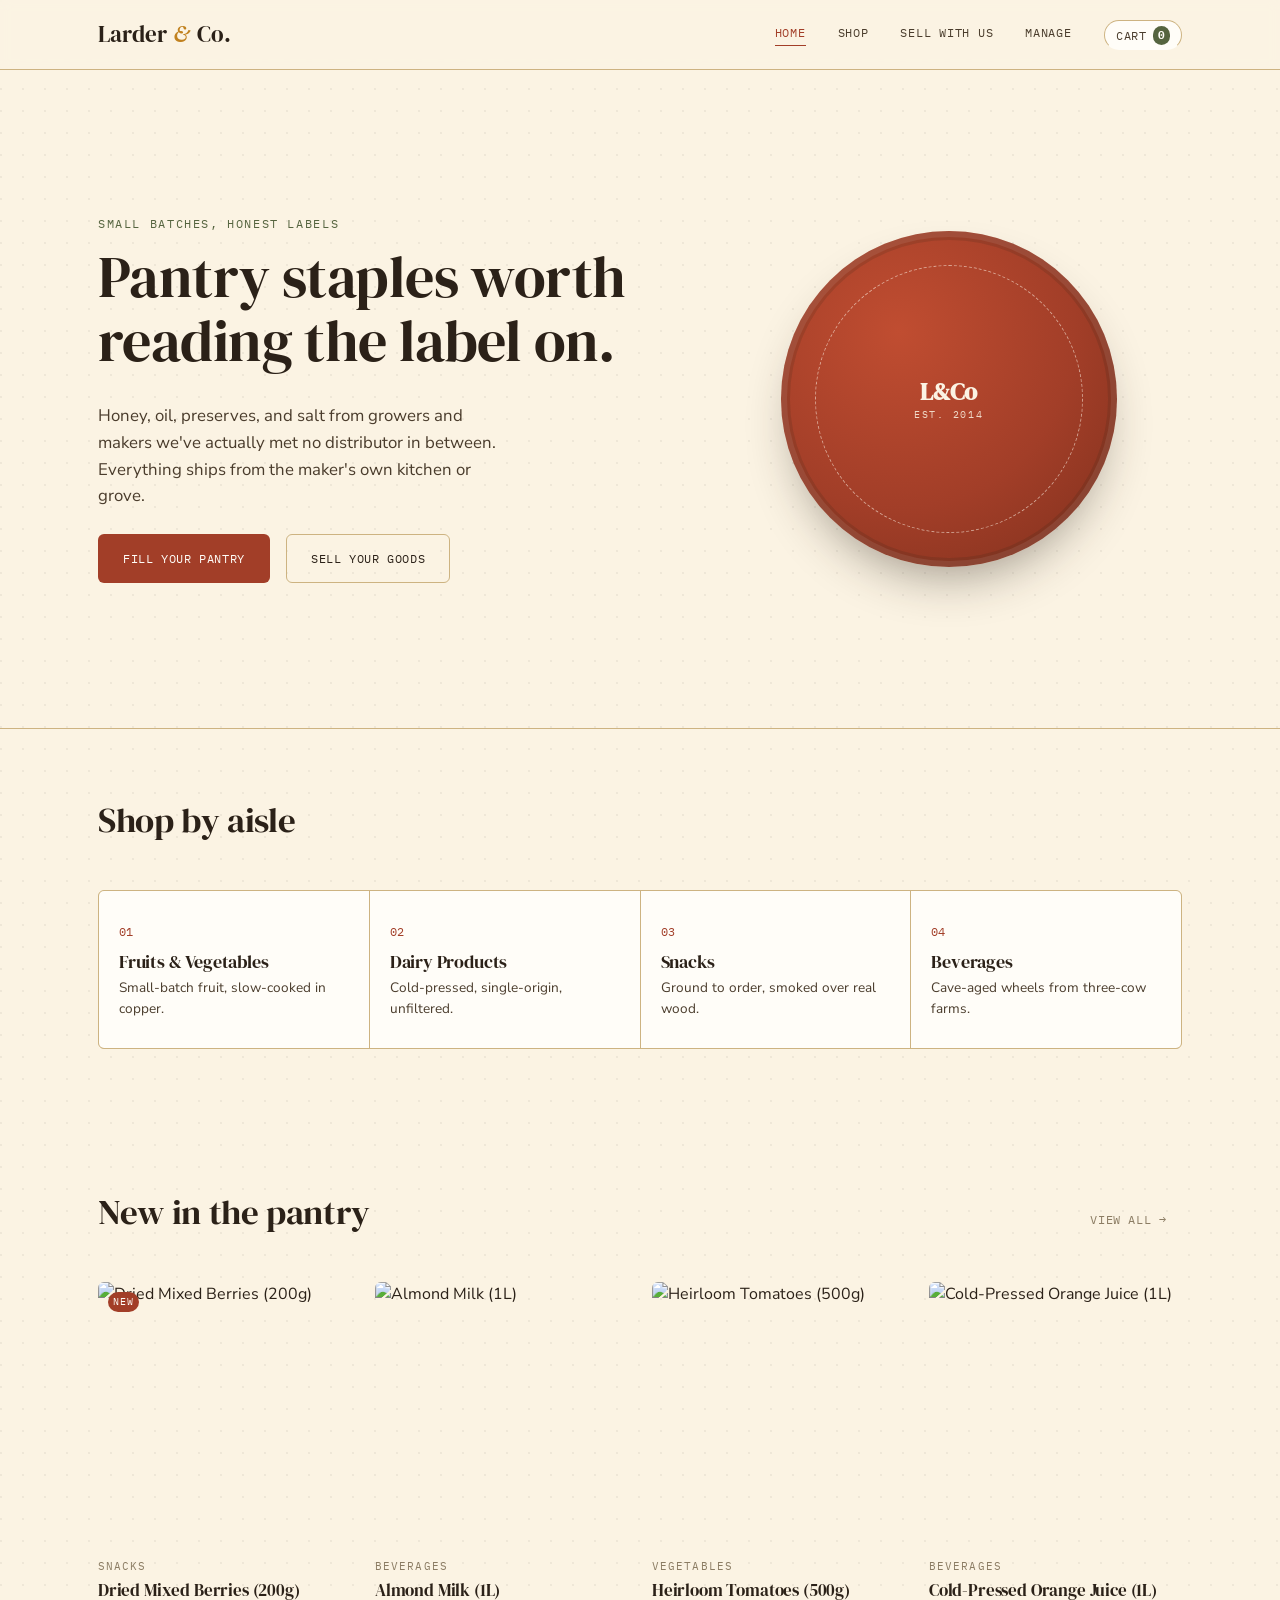
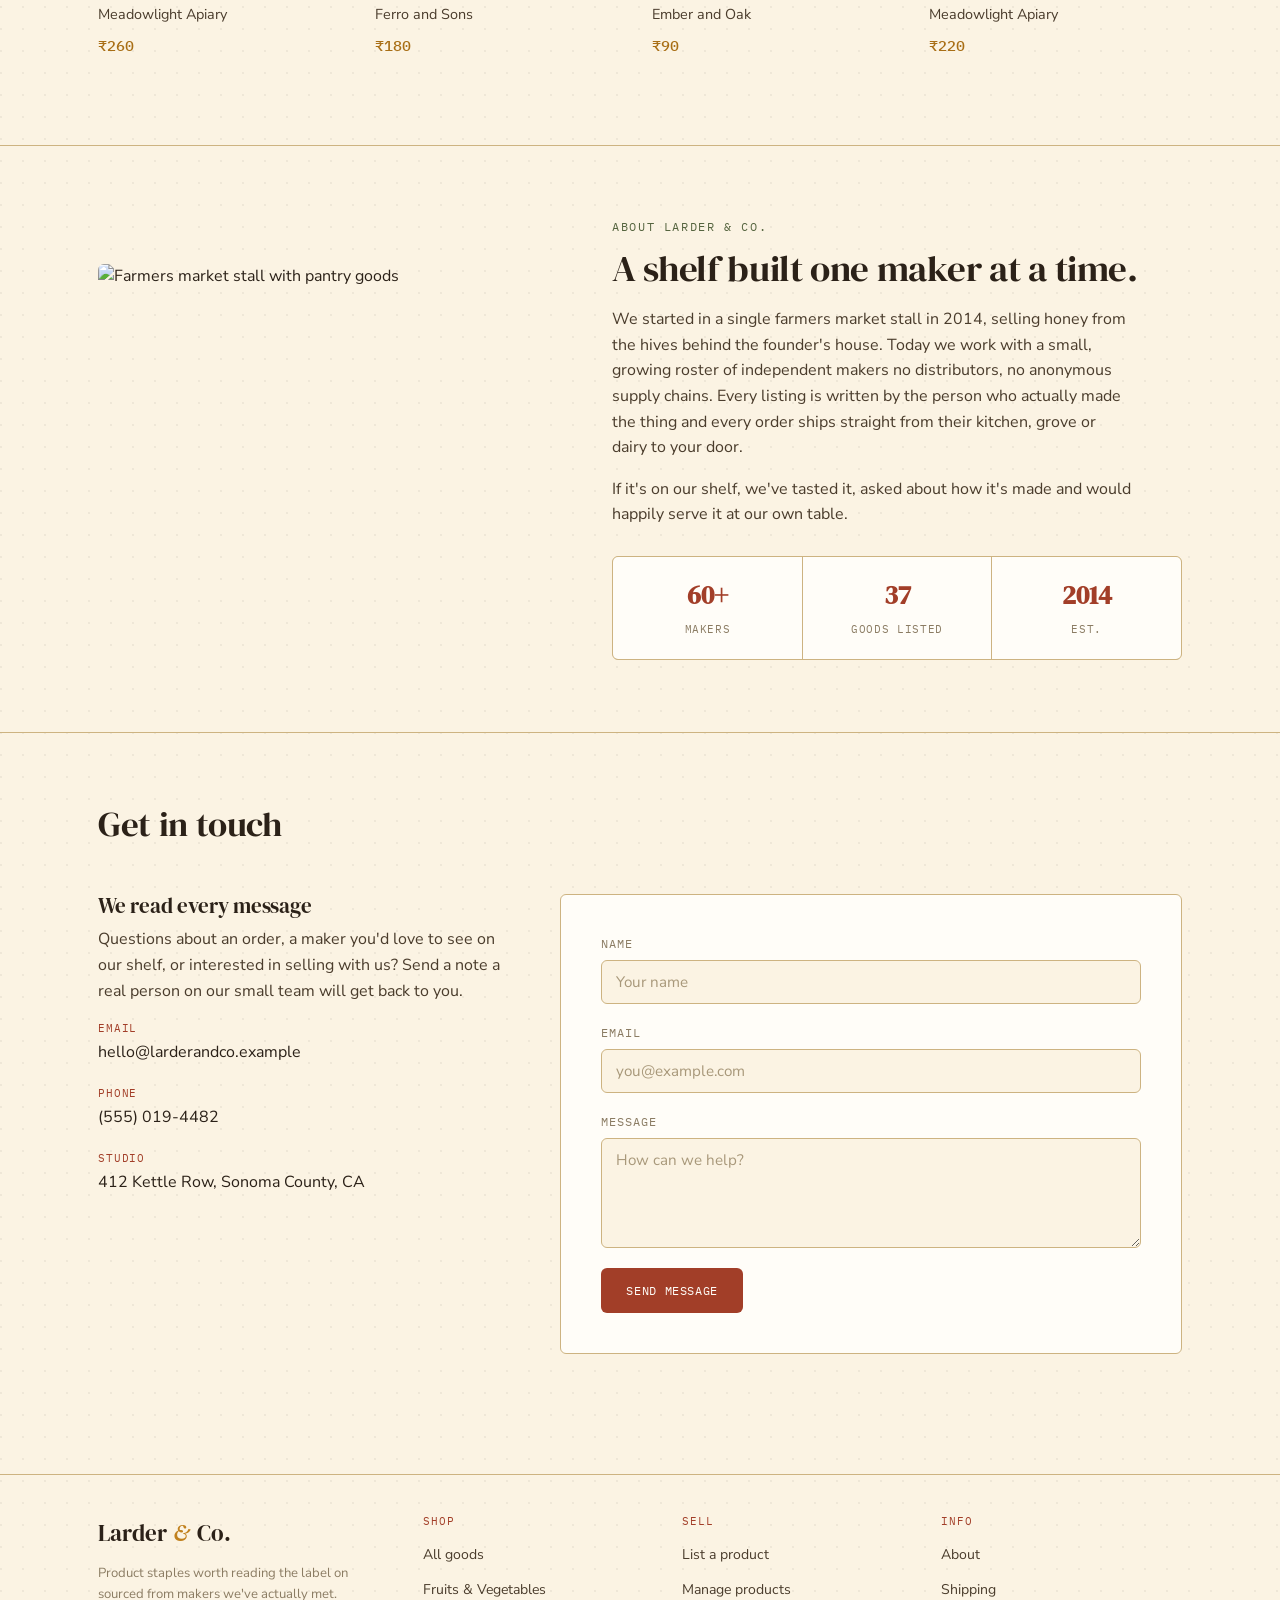
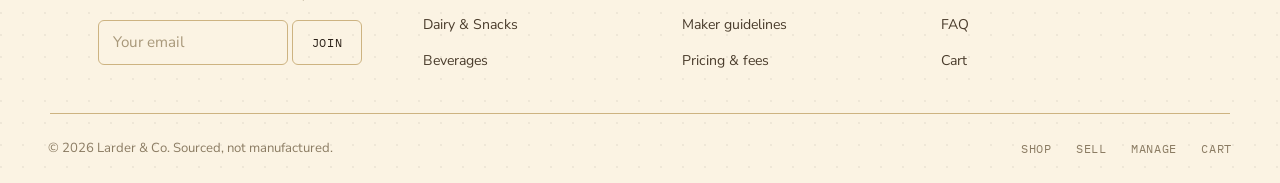
==== index.html @ b9821e20 "First Commit" ====
<!doctype html>
<html lang="en">
  <!-- Head section holding page metadata title and the shared stylesheet link -->
  <head>
    <meta charset="UTF-8" />
    <meta name="viewport" content="width=device-width, initial-scale=1.0" />
    <title>Larder & Co. — Small-batch pantry goods</title>
    <link rel="stylesheet" href="./assets/css/style.css" />
  </head>

  <body>
    <!-- Site header shown on every page containing the logo and main navigation -->
    <header class="site-header">
      <div class="wrap">
        <a href="index.html" class="logo"
          >Larder <span class="amp">&amp;</span> Co.</a
        >
        <!-- Main navigation links pointing to each page of the site plus the cart chip showing item count -->
        <nav class="main-nav">
          <a href="index.html" aria-current="page">Home</a>
          <a href="view-product.html">Shop</a>
          <a href="add-product.html">Sell With Us</a>
          <a href="manage-products.html">Manage</a>
          <a href="cart.html" class="cart-chip"
            >Cart <span class="count">3</span></a
          >
        </nav>
      </div>
    </header>

    <!-- Main content area holding every section of the home page -->
    <main>
      <!-- Hero section with the tagline main heading and the two call to action buttons -->
      <section class="hero">
        <div class="wrap">
          <div>
            <p class="eyebrow">Small batches, honest labels</p>
            <h1>Pantry staples worth<br />reading the label on.</h1>
            <p class="lede">
              Honey, oil, preserves, and salt from growers and makers we've
              actually met no distributor in between. Everything ships from
              the maker's own kitchen or grove.
            </p>
            <div class="hero-actions">
              <a href="view-product.html" class="btn btn-primary"
                >Fill your pantry</a
              >
              <a href="add-product.html" class="btn btn-outline"
                >Sell your goods</a
              >
            </div>
          </div>
          <div class="seal-stage" aria-hidden="true">
            <div class="seal">
              <div class="seal-text">
                <strong>L&amp;Co</strong><span>Est. 2014</span>
              </div>
            </div>
          </div>
        </div>
      </section>

      <!-- Aisle section showing the main product categories as clickable cards -->
      <section class="section">
        <div class="wrap">
          <div class="section-head">
            <h2>Shop by aisle</h2>
          </div>
          <div class="aisles">
            <a class="aisle" href="view-product.html">
              <span class="num">01</span>
              <h3>Fruits &amp; Vegetables</h3>
              <p>Small-batch fruit, slow-cooked in copper.</p>
            </a>
            <a class="aisle" href="view-product.html">
              <span class="num">02</span>
              <h3>Dairy Products</h3>
              <p>Cold-pressed, single-origin, unfiltered.</p>
            </a>
            <a class="aisle" href="view-product.html">
              <span class="num">03</span>
              <h3>Snacks</h3>
              <p>Ground to order, smoked over real wood.</p>
            </a>
            <a class="aisle" href="view-product.html">
              <span class="num">04</span>
              <h3>Beverages</h3>
              <p>Cave-aged wheels from three-cow farms.</p>
            </a>
          </div>
        </div>
      </section>

      <!-- Newest products section this grid gets filled dynamically by the loadNewProducts function below -->
      <section class="section">
        <div class="wrap">
          <div class="section-head">
            <h2>New in the pantry</h2>
            <a href="view-product.html" class="btn btn-ghost">View all →</a>
          </div>
          <!-- Empty container populated at runtime with the four most recently added products -->
          <div class="grid new-products"></div>
        </div>
      </section>

      <!-- About section telling the story of the brand and showing simple stats -->
      <section
        class="section"
        style="border-top: 1px solid var(--kraft-border)"
      >
        <div class="wrap">
          <div class="about-layout">
            <div class="photo">
              <img
                src="https://images.unsplash.com/photo-1488459716781-31db52582fe9?w=700&q=80"
                alt="Farmers market stall with pantry goods"
              />
            </div>
            <div>
              <p class="eyebrow">About Larder &amp; Co.</p>
              <h2 style="font-size: clamp(1.7rem, 3vw, 2.3rem)">
                A shelf built one maker at a time.
              </h2>
              <p style="max-width: 52ch">
                We started in a single farmers market stall in 2014, selling
                honey from the hives behind the founder's house. Today we work
                with a small, growing roster of independent makers no
                distributors, no anonymous supply chains. Every listing is
                written by the person who actually made the thing and every
                order ships straight from their kitchen, grove or dairy to your
                door.
              </p>
              <p style="max-width: 52ch">
                If it's on our shelf, we've tasted it, asked about how it's
                made and would happily serve it at our own table.
              </p>
              <div class="about-stats">
                <div class="stat"><strong>60+</strong><span>Makers</span></div>
                <div class="stat">
                  <strong>37</strong><span>Goods listed</span>
                </div>
                <div class="stat"><strong>2014</strong><span>Est.</span></div>
              </div>
            </div>
          </div>
        </div>
      </section>

      <!-- Contact section with company details and a simple contact form -->
      <section
        class="section"
        style="border-top: 1px solid var(--kraft-border)"
      >
        <div class="wrap">
          <div class="section-head">
            <h2>Get in touch</h2>
          </div>
          <div class="contact-layout">
            <div class="contact-info">
              <h3>We read every message</h3>
              <p>
                Questions about an order, a maker you'd love to see on our
                shelf, or interested in selling with us? Send a note a real
                person on our small team will get back to you.
              </p>
              <div class="info-row">
                <span class="label">Email</span>
                <span>hello@larderandco.example</span>
              </div>
              <div class="info-row">
                <span class="label">Phone</span>
                <span>(555) 019-4482</span>
              </div>
              <div class="info-row">
                <span class="label">Studio</span>
                <span>412 Kettle Row, Sonoma County, CA</span>
              </div>
            </div>
            <div class="form-card">
              <form class="contact-form" action="#" method="post" id="form">
                <div class="field">
                  <label for="contact-name">Name</label>
                  <input
                    type="text"
                    id="contact-name"
                    name="contact-name"
                    placeholder="Your name"
                    required
                  />
                </div>
                <div class="field">
                  <label for="contact-email">Email</label>
                  <input
                    type="email"
                    id="contact-email"
                    name="contact-email"
                    placeholder="you@example.com"
                    required
                  />
                </div>
                <div class="field">
                  <label for="contact-message">Message</label>
                  <textarea
                    id="contact-message"
                    name="contact-message"
                    placeholder="How can we help?"
                    required
                  ></textarea>
                </div>
                <div class="form-actions" style="margin-top: 0.5rem">
                  <button type="submit" class="btn btn-primary">
                    Send message
                  </button>
                </div>
              </form>
              <div id="displayMsg" style="display: none">
                <h3 style="text-align: center; color: var(--tomato)">
                  Form Submitted Successfully!
                </h3>
              </div>
            </div>
          </div>
        </div>
      </section>
    </main>

    <!-- Footer shown on every page with brand info newsletter signup and quick links -->
    <footer class="site-footer">
      <div class="wrap footer-top">
        <div class="footer-brand">
          <a href="index.html" class="logo"
            >Larder <span class="amp">&amp;</span> Co.</a
          >
          <p>
            Product staples worth reading the label on sourced from makers
            we've actually met.
          </p>
          <!-- Newsletter signup form handled purely on the client since there is no backend -->
          <div class="footer-newsletter">
            <form action="#" id="subscribeForm">
              <input
                type="email"
                id="emailInput"
                placeholder="Your email"
                required
                style="width: 190px"
              />
              <button type="submit" class="btn btn-outline" style="width: 70px">
                Join
              </button>
            </form>
            <h4
              id="subscribeMsg"
              style="text-align: center; display: none; color: var(--tomato)"
            >
              Thank you for Subscribing!
            </h4>
          </div>
        </div>
        <div class="footer-col">
          <h4>Shop</h4>
          <ul>
            <li><a href="view-product.html">All goods</a></li>
            <li><a href="view-product.html">Fruits &amp; Vegetables</a></li>
            <li><a href="view-product.html">Dairy &amp; Snacks</a></li>
            <li><a href="view-product.html">Beverages</a></li>
          </ul>
        </div>
        <div class="footer-col">
          <h4>Sell</h4>
          <ul>
            <li><a href="add-product.html">List a product</a></li>
            <li><a href="manage-products.html">Manage products</a></li>
            <li><a href="#">Maker guidelines</a></li>
            <li><a href="#">Pricing &amp; fees</a></li>
          </ul>
        </div>
        <div class="footer-col">
          <h4>Info</h4>
          <ul>
            <li><a href="#">About</a></li>
            <li><a href="#">Shipping</a></li>
            <li><a href="#">FAQ</a></li>
            <li><a href="cart.html">Cart</a></li>
          </ul>
        </div>
      </div>
      <div class="footer-bottom">
        <p>&copy; 2026 Larder &amp; Co. Sourced, not manufactured.</p>
        <div class="foot-links">
          <a href="view-product.html">Shop</a>
          <a href="add-product.html">Sell</a>
          <a href="manage-products.html">Manage</a>
          <a href="cart.html">Cart</a>
        </div>
      </div>
    </footer>

    <!-- Main script for the home page handles product seeding newest products and both small forms -->
    <script>
      // Read the cart and inventory arrays from local storage or start with an empty array if nothing is stored yet
      let cartDetails = JSON.parse(localStorage.getItem("Cart")) || [];
      let products = JSON.parse(localStorage.getItem("Inventory")) || [];

      // First time setup only runs when the inventory array is empty and fills it with sample starter products
      if (products.length == []) {
        const defaultProducts = [
          {
            id: Date.now(),
            product: "Alphonso Mangoes (1kg)",
            maker: "Meadowlight Apiary",
            category: "Fruits",
            diet: "Organic",
            price: 450,
            stock: 40,
            image:
              "https://images.pexels.com/photos/37816783/pexels-photo-37816783.jpeg",
            description:
              "Sun-ripened Alphonso mangoes, hand-picked at peak sweetness from a small family orchard.",
          },
          {
            id: Date.now() + 1,
            product: "Baby Spinach (250g)",
            maker: "Ferro and Sons",
            category: "Vegetables",
            diet: "Vegan",
            price: 60,
            stock: 55,
            image:
              "https://images.pexels.com/photos/8845078/pexels-photo-8845078.jpeg",
            description:
              "Tender baby spinach leaves, washed and ready to toss into salads, curries, or smoothies.",
          },
          {
            id: Date.now() + 2,
            product: "Farm Fresh Yogurt (500g)",
            maker: "Ember and Oak",
            category: "Dairy",
            diet: "Gluten Free",
            price: 120,
            stock: 30,
            image:
              "https://images.pexels.com/photos/5191723/pexels-photo-5191723.jpeg",
            description:
              "Thick, creamy yogurt set the traditional way from grass-fed cow's milk no additives, no shortcuts.",
          },
          {
            id: Date.now() + 3,
            product: "Makhana (Fox Nuts, 150g)",
            maker: "Ferro and Sons",
            category: "Snacks",
            diet: "Gluten Free",
            price: 200,
            stock: 45,
            image:
              "https://images.pexels.com/photos/7051132/pexels-photo-7051132.jpeg",
            description:
              "Light, crunchy fox nuts roasted with a touch of rock salt a guilt-free snack straight from the wetlands.",
          },
          {
            id: Date.now() + 4,
            product: "Cold-Pressed Orange Juice (1L)",
            maker: "Meadowlight Apiary",
            category: "Beverages",
            diet: "Vegan",
            price: 220,
            stock: 25,
            image:
              "https://images.pexels.com/photos/9273070/pexels-photo-9273070.jpeg",
            description:
              "No pulp lost, no sugar added just fresh oranges cold-pressed and bottled the same morning.",
          },
          {
            id: Date.now() + 5,
            product: "Heirloom Tomatoes (500g)",
            maker: "Ember and Oak",
            category: "Vegetables",
            diet: "Organic",
            price: 90,
            stock: 35,
            image:
              "https://images.pexels.com/photos/12527010/pexels-photo-12527010.jpeg",
            description:
              "A mixed basket of heirloom tomatoes, grown without pesticides for a richer, more complex flavor.",
          },
          {
            id: Date.now() + 6,
            product: "Almond Milk (1L)",
            maker: "Ferro and Sons",
            category: "Beverages",
            diet: "Dairy Free",
            price: 180,
            stock: 20,
            image:
              "https://images.pexels.com/photos/17272972/pexels-photo-17272972.jpeg",
            description:
              "Unsweetened almond milk, slow-blended for a smooth, naturally nutty finish no dairy, no fillers.",
          },
          {
            id: Date.now() + 7,
            product: "Dried Mixed Berries (200g)",
            maker: "Meadowlight Apiary",
            category: "Snacks",
            diet: "Vegan",
            price: 260,
            stock: 28,
            image:
              "https://images.pexels.com/photos/8821134/pexels-photo-8821134.jpeg",
            description:
              "A naturally sweet mix of dried cranberries, blueberries, and mulberries no added sugar or preservatives.",
          }
        ];
        // Older sample product list kept here as backup reference and not currently used
        // const defaultProducts = [
        //   {
        //     id: Date.now(),
        //     product: "Wildflower Honey",
        //     maker: "Meadowlight Apiary",
        //     category: "Fruits",
        //     diet: "Gluten Free",
        //     price: 200,
        //     stock: 18,
        //     image:
        //       "https://images.unsplash.com/photo-1587049352846-4a222e784d38?w=400&q=80",
        //     description:
        //       "Raw and unfiltered wildflower honey, pulled from hives set among clover and wild aster.",
        //   },
        //   {
        //     id: Date.now() + 1,
        //     product: "Blood Orange Marmalade",
        //     maker: "Ferro and Sons",
        //     category: "Dairy",
        //     diet: "Vegan",
        //     price: 150,
        //     stock: 25,
        //     image:
        //       "https://images.unsplash.com/photo-1519996529931-28324d5a630e?w=400&q=80",
        //     description:
        //       "Tangy blood orange marmalade, slow-cooked with peel for a bold citrus bite.",
        //   },
        //   {
        //     id: Date.now() + 2,
        //     product: "Sourdough Boule",
        //     maker: "Ember and Oak",
        //     category: "Vegetables",
        //     diet: "Vegan",
        //     price: 800,
        //     stock: 20,
        //     image:
        //       "https://images.unsplash.com/photo-1509440159596-0249088772ff?w=400&q=80",
        //     description:
        //       "Naturally leavened and slow-fermented for depth — a crackling crust and airy, tangy crumb.",
        //   },
        //   {
        //     id: Date.now() + 3,
        //     product: "Aged Cheddar Wheel",
        //     maker: "Hollow Creek Dairy",
        //     category: "Dairy",
        //     diet: "Gluten Free",
        //     price: 2000,
        //     stock: 10,
        //     image:
        //       "https://images.unsplash.com/photo-1552767059-ce182ead6c1b?w=400&q=80",
        //     description:
        //       "Slow-aged to sharp, nutty perfection — crafted the traditional way, with nothing rushed and nothing added.",
        //   },
        // ];
        // Save the starter products into local storage so they persist across future visits
        localStorage.setItem("Inventory", JSON.stringify(defaultProducts));
        products = JSON.parse(localStorage.getItem("Inventory"));
      }

      // Show how many items are currently in the cart next to the cart link
      let count = cartDetails.length;
      document.querySelector(".count").innerHTML = count;

      // Builds the newest products grid by walking backward through the product list and marking the very first one as New
      function loadNewProducts() {
        html = "";
        let productCount = products.length,
          count = 0;
        for (i = 0; i < 4; i++) {
          if (count === 0) {
            html += `
          <a class="jar" href="product.html?index=${productCount - 1}">
          <div class="jar-art">
            <span class="tag">New</span>
            <div class="photo"><img src="${products[productCount - 1].image}" alt="${products[productCount - 1].product}"></div>
          </div>
          <div class="jar-meta">
            <span class="category">${products[productCount - 1].category}</span>
            <h3>${products[productCount - 1].product}</h3>
            <p class="maker">${products[productCount - 1].maker}</p>
            <p class="price">₹${products[productCount - 1].price}</p>
          </div>
          </a>
          `;
          } else {
            html += `
          <a class="jar" href="product.html?index=${productCount - 1}">
          <div class="jar-art">
            <div class="photo"><img src="${products[productCount - 1].image}" alt="${products[productCount - 1].product}"></div>
          </div>
          <div class="jar-meta">
            <span class="category">${products[productCount - 1].category}</span>
            <h3>${products[productCount - 1].product}</h3>
            <p class="maker">${products[productCount - 1].maker}</p>
            <p class="price">₹${products[productCount - 1].price}</p>
          </div>
          </a>
          `;
          }
          productCount--;
          count++;
        }
        document.querySelector(".new-products").innerHTML = html;
      }

      // Handles the contact form submit by hiding the form and showing a thank you message instead of sending anything
      document.getElementById("form").addEventListener("submit", (e) => {
        e.preventDefault();
        document.getElementById("displayMsg").style.display = "block";
        document.getElementById("form").style.display = "none";
      });

      // Handles the newsletter form submit the same way by swapping the form for a short thank you note
      document
        .getElementById("subscribeForm")
        .addEventListener("submit", (e) => {
          e.preventDefault();
          document.getElementById("subscribeForm").style.display = "none";
          document.getElementById("subscribeMsg").style.display = "block";
        });

      // Render the newest products grid once the page has loaded
      loadNewProducts();
    </script>
  </body>
</html>
---- assets/css/style.css ----
/* =========================================================
   LARDER & CO. — shared stylesheet
   An artisan pantry shop. Small batches, honest labels.
   ========================================================= */

@import url('https://fonts.googleapis.com/css2?family=DM+Serif+Display:ital@0;1&family=Nunito+Sans:wght@400;600;700;800&family=IBM+Plex+Mono:wght@400;500&display=swap');

:root{
  --cream: #fbf3e3;
  --paper: #fffdf8;
  --kraft: #e8d9b8;
  --kraft-dark: #d8c295;
  --kraft-border: #cdb381;
  --ink: #2b2118;
  --ink-soft: #4a3c2c;
  --muted: #8b7c63;
  --olive: #55643f;
  --olive-dim: #465234;
  --mustard: #c1811e;
  --mustard-dim: #a86e15;
  --tomato: #a23e28;

  --font-display: "DM Serif Display", Georgia, serif;
  --font-body: "Nunito Sans", -apple-system, BlinkMacSystemFont, sans-serif;
  --font-mono: "IBM Plex Mono", ui-monospace, monospace;

  --radius: 6px;
  --gutter: clamp(1.25rem, 4vw, 3rem);
  --max-width: 1180px;
  --max-width-other: 1380px;
}

*, *::before, *::after{ box-sizing: border-box; }
html{ scroll-behavior: smooth; }
body{
  margin: 0;
  background: var(--cream);
  color: var(--ink);
  font-family: var(--font-body);
  line-height: 1.6;
  -webkit-font-smoothing: antialiased;
  background-image:
    radial-gradient(circle at 1px 1px, rgba(43,33,24,0.06) 1px, transparent 0);
  background-size: 22px 22px;
}
img{ max-width: 100%; display: block; }
a{ color: inherit; text-decoration: none; }
h1,h2,h3,h4{
  font-family: var(--font-display);
  font-style: normal;
  font-weight: 400;
  line-height: 1.12;
  margin: 0 0 0.5em;
  letter-spacing: -0.01em;
  color: var(--ink);
}
p{ margin: 0 0 1em; color: var(--ink-soft); }
ul{ list-style: none; margin: 0; padding: 0; }
button{ font-family: inherit; }

::selection{ background: var(--mustard); color: var(--paper); }

:focus-visible{
  outline: 2px solid var(--olive);
  outline-offset: 3px;
}

.wrap{
  max-width: var(--max-width);
  margin: 0 auto;
  padding: 0 var(--gutter);
}

.wrap-other{
  max-width: var(--max-width-other);
  margin: 0 auto;
  padding: 0 var(--gutter);
}

.eyebrow{
  font-family: var(--font-mono);
  font-size: 0.72rem;
  letter-spacing: 0.14em;
  text-transform: uppercase;
  color: var(--olive);
}

/* ---------------- header / nav ---------------- */
.site-header{
  position: sticky;
  top: 0;
  z-index: 50;
  background: rgba(251,243,227,0.92);
  backdrop-filter: blur(6px);
  border-bottom: 1px solid var(--kraft-border);
}
.site-header .wrap{
  display: flex;
  align-items: center;
  justify-content: space-between;
  padding-top: 1rem;
  padding-bottom: 1rem;
  gap: 1.5rem;
}
.logo{
  font-family: var(--font-display);
  font-size: 1.45rem;
  color: var(--ink);
  display: flex;
  align-items: baseline;
  gap: 0.4rem;
}
.logo .amp{ color: var(--mustard); font-style: italic; }
.main-nav{
  display: flex;
  align-items: center;
  gap: 2rem;
}
.main-nav a{
  font-family: var(--font-mono);
  font-size: 0.76rem;
  letter-spacing: 0.06em;
  text-transform: uppercase;
  color: var(--ink-soft);
  padding-bottom: 3px;
  border-bottom: 1px solid transparent;
  transition: color .15s ease, border-color .15s ease;
}
.main-nav a:hover, .main-nav a[aria-current="page"]{
  color: var(--tomato);
  border-color: var(--tomato);
}
.cart-chip{
  display: inline-flex;
  align-items: center;
  gap: 0.4rem;
  background: var(--paper);
  border: 1px solid var(--kraft-border);
  padding: 0.35rem 0.7rem;
  border-radius: 999px;
}
.cart-chip .count{
  background: var(--olive);
  color: var(--paper);
  font-family: var(--font-mono);
  font-size: 0.7rem;
  font-weight: 700;
  min-width: 1.3em;
  text-align: center;
  border-radius: 999px;
  padding: 0.05em 0.4em;
}

/* ---------------- buttons ---------------- */
.btn{
  display: inline-flex;
  align-items: center;
  justify-content: center;
  gap: 0.5rem;
  font-family: var(--font-mono);
  font-size: 0.78rem;
  letter-spacing: 0.05em;
  text-transform: uppercase;
  padding: 0.85rem 1.5rem;
  border-radius: var(--radius);
  border: 1px solid transparent;
  cursor: pointer;
  transition: transform .15s ease, background .15s ease, border-color .15s ease, color .15s ease;
}
.btn:hover{ transform: translateY(-1px); }
.btn:active{ transform: translateY(0); }
.btn-primary{
  background: var(--tomato);
  color: var(--paper);
}
.btn-primary:hover{ background: #8c3320; }
.btn-outline{
  background: transparent;
  color: var(--ink);
  border-color: var(--kraft-border);
}
.btn-outline:hover{ border-color: var(--olive); color: var(--olive); }
.btn-ghost{
  background: transparent;
  color: var(--muted);
  padding: 0.6rem 0.9rem;
}
.btn-ghost:hover{ color: var(--tomato); }
.btn-block{ width: 100%; }
.btn[disabled]{ opacity: .5; cursor: not-allowed; transform: none; }

/* ---------------- hero ---------------- */
.hero{
  position: relative;
  overflow: hidden;
  border-bottom: 1px solid var(--kraft-border);
}
.hero .wrap{
  padding-top: clamp(3rem, 8vw, 6rem);
  padding-bottom: clamp(3rem, 8vw, 6rem);
  display: grid;
  grid-template-columns: 1.1fr 0.9fr;
  gap: 3rem;
  align-items: center;
}
.hero h1{ font-size: clamp(2.4rem, 5vw, 3.6rem); }
.hero .lede{ font-size: 1.05rem; max-width: 42ch; }
.hero-actions{ display: flex; gap: 1rem; margin-top: 1.5rem; flex-wrap: wrap; }

/* signature: wax-seal medallion, stamps in once on load */
.seal-stage{
  position: relative;
  aspect-ratio: 1;
  display: grid;
  place-items: center;
}
.seal{
  width: 72%;
  aspect-ratio: 1;
  border-radius: 50%;
  background: radial-gradient(circle at 35% 30%, #c04d31, var(--tomato) 55%, #7e2f1c 100%);
  box-shadow:
    0 25px 50px -18px rgba(43,33,24,0.45),
    inset 0 0 0 6px rgba(255,255,255,0.08),
    inset 0 0 0 9px rgba(43,33,24,0.15);
  position: relative;
  display: grid;
  place-items: center;
  transform: scale(0.4) rotate(-18deg);
  opacity: 0;
  animation: stamp-in 0.6s cubic-bezier(.2,.9,.25,1.15) 0.2s forwards;
}
.seal::before{
  content: "";
  position: absolute;
  inset: 10%;
  border-radius: 50%;
  border: 1.5px dashed rgba(255,247,235,0.55);
}
.seal .seal-text{
  font-family: var(--font-display);
  color: var(--cream);
  text-align: center;
  line-height: 1.15;
}
.seal .seal-text strong{ display: block; font-size: 1.5rem; }
.seal .seal-text span{
  display: block;
  font-family: var(--font-mono);
  font-size: 0.6rem;
  letter-spacing: 0.18em;
  text-transform: uppercase;
  margin-top: 0.3em;
  opacity: 0.85;
}
@keyframes stamp-in{
  0%{ transform: scale(0.4) rotate(-18deg); opacity: 0; }
  70%{ transform: scale(1.05) rotate(2deg); opacity: 1; }
  100%{ transform: scale(1) rotate(0deg); opacity: 1; }
}
@media (prefers-reduced-motion: reduce){
  .seal{ animation: none; transform: none; opacity: 1; }
}

/* ---------------- section headings ---------------- */
.section{ padding: clamp(2.5rem, 6vw, 4.5rem) 0; }
.section-head{
  display: flex;
  align-items: baseline;
  justify-content: space-between;
  gap: 1rem;
  margin-bottom: 2rem;
  flex-wrap: wrap;
}
.section-head h2{ font-size: clamp(1.6rem, 3vw, 2.2rem); }

/* ---------------- category aisles (index page) ---------------- */
.aisles{
  display: grid;
  grid-template-columns: repeat(4, 1fr);
  gap: 1px;
  background: var(--kraft-border);
  border: 1px solid var(--kraft-border);
  border-radius: var(--radius);
  overflow: hidden;
}
.aisle{
  background: var(--paper);
  padding: 1.75rem 1.25rem;
  transition: background .2s ease;
}
.aisle:hover{ background: var(--kraft); }
.aisle .num{ font-family: var(--font-mono); color: var(--tomato); font-size: 0.75rem; }
.aisle h3{ font-size: 1.15rem; margin: 0.4em 0 0.2em; }
.aisle p{ font-size: 0.85rem; margin: 0; }

/* ---------------- product grid & jar card ---------------- */
.grid{
  display: grid;
  grid-template-columns: repeat(auto-fill, minmax(230px, 1fr));
  gap: 1.75rem 1.5rem;
}
.jar{
  position: relative;
  display: block;
  color: inherit;
}
.jar-art{
  position: relative;
  aspect-ratio: 1;
  border-radius: var(--radius);
  overflow: visible;
}
.jar-art .photo{
  position: absolute;
  inset: 0;
  display: grid;
  place-items: center;
  overflow: hidden;
  z-index: 2;
  transition: transform .3s ease;
}
.jar-art .photo img{ width: 100%; height: 100%; object-fit: cover; border-radius: var(--radius); }

.jar:hover .photo{ transform: translateY(2%) rotate(-1deg); }

.jar-meta{ padding-top: 1.1rem; }
.jar-meta .category{
  font-family: var(--font-mono);
  font-size: 0.68rem;
  letter-spacing: 0.1em;
  text-transform: uppercase;
  color: var(--muted);
}
.jar-meta h3{ font-size: 1.05rem; margin: 0.2em 0 0.15em; }
.jar-meta .maker{ color: var(--ink-soft); font-size: 0.9rem; margin-bottom: 0.5em; }
.jar-meta .price{
  font-family: var(--font-mono);
  color: var(--mustard-dim);
  font-size: 0.95rem;
  font-weight: 500;
}
.jar-meta .price .was{
  color: var(--muted);
  text-decoration: line-through;
  margin-right: 0.5em;
  font-size: 0.85em;
}

.tag{
  position: absolute;
  top: 0.6rem;
  left: 0.6rem;
  z-index: 3;
  font-family: var(--font-mono);
  font-size: 0.62rem;
  text-transform: uppercase;
  letter-spacing: 0.08em;
  padding: 0.25em 0.55em;
  border-radius: 999px;
  background: var(--tomato);
  color: var(--paper);
}
.tag.stock{ background: var(--olive); }

/* ---------------- layout: sidebar + content (shop page) ---------------- */
.shop-layout{
  display: grid;
  grid-template-columns: 240px 1fr;
  gap: 2.5rem;
  align-items: start;
}
.filters{
  background: var(--paper);
  border: 1px solid var(--kraft-border);
  border-radius: var(--radius);
  padding: 1.5rem;
  position: sticky;
  top: 5.5rem;
}
.filters h3{
  font-family: var(--font-mono);
  font-size: 0.75rem;
  letter-spacing: 0.1em;
  text-transform: uppercase;
  color: var(--tomato);
  margin-bottom: 0.9rem;
}
.filter-group{ margin-bottom: 1.6rem; }
.filter-group label{
  display: flex;
  align-items: center;
  gap: 0.55rem;
  font-size: 0.88rem;
  color: var(--ink-soft);
  margin-bottom: 0.5rem;
  cursor: pointer;
}
.filter-group input[type="checkbox"],
.filter-group input[type="radio"]{
  accent-color: var(--olive);
}
.filter-group input[type="range"]{ width: 100%; accent-color: var(--olive); }
.results-bar{
  display: flex;
  justify-content: space-between;
  align-items: center;
  margin-bottom: 1.5rem;
  flex-wrap: wrap;
  gap: 1rem;
}
.results-bar .count{ font-family: var(--font-mono); color: var(--muted); font-size: 0.85rem; }
#searchBar, select{
  background: var(--paper);
  color: var(--ink);
  border: 1px solid var(--kraft-border);
  border-radius: var(--radius);
  padding: 0.5rem 0.8rem;
  font-family: var(--font-mono);
}
#searchBar{
  font-size: 0.85rem;
}
select{
  background: var(--paper);
  color: var(--ink);
  border: 1px solid var(--kraft-border);
  border-radius: var(--radius);
  padding: 0.5rem 0.8rem;
  font-family: var(--font-mono);
  font-size: 0.8rem;
}

/* ---------------- forms ---------------- */
.form-card{
  background: var(--paper);
  border: 1px solid var(--kraft-border);
  border-radius: var(--radius);
  padding: clamp(1.5rem, 4vw, 2.5rem);
}
.form-grid{
  display: grid;
  grid-template-columns: 1fr 1fr;
  gap: 1.25rem 1.5rem;
}
.field{ display: flex; flex-direction: column; gap: 0.4rem; }
.field.full{ grid-column: 1 / -1; }
.field label{
  font-family: var(--font-mono);
  font-size: 0.72rem;
  letter-spacing: 0.08em;
  text-transform: uppercase;
  color: var(--muted);
}
.field .hint{ font-size: 0.75rem; color: var(--muted); margin-top: -0.2rem; }
input[type="text"],
input[type="email"],
input[type="number"],
input[type="url"],
textarea{
  background: var(--cream);
  border: 1px solid var(--kraft-border);
  color: var(--ink);
  border-radius: var(--radius);
  padding: 0.7rem 0.85rem;
  font-family: var(--font-body);
  font-size: 0.95rem;
}
textarea{ resize: vertical; min-height: 110px; }
input::placeholder, textarea::placeholder{ color: #a8987a; }
input:focus, textarea:focus, select:focus{
  border-color: var(--olive);
}
.form-actions{
  display: flex;
  gap: 1rem;
  margin-top: 2rem;
  align-items: center;
}

/* ---------------- product detail page ---------------- */
.product-detail{
  display: grid;
  grid-template-columns: 1fr 1fr;
  gap: 3rem;
  align-items: start;
}
.product-gallery .jar-art{ max-width: 460px; }
.spec-table{ width: 100%; border-collapse: collapse; margin: 1.5rem 0; }
.spec-table tr{ border-bottom: 1px solid var(--kraft-border); }
.spec-table td{ padding: 0.6rem 0; font-size: 0.9rem; }
.spec-table td:first-child{
  font-family: var(--font-mono);
  color: var(--muted);
  text-transform: uppercase;
  font-size: 0.72rem;
  letter-spacing: 0.06em;
  width: 40%;
}
.price-row{
  display: flex;
  align-items: baseline;
  gap: 0.8rem;
  margin: 1.2rem 0;
}
.price-row .price{ font-family: var(--font-mono); font-size: 1.8rem; color: var(--mustard-dim); font-weight: 500; }
.price-row .was{ font-family: var(--font-mono); color: var(--muted); text-decoration: line-through; }
.qty-stepper{
  display: inline-flex;
  align-items: center;
  border: 1px solid var(--kraft-border);
  border-radius: var(--radius);
  overflow: hidden;
}
.qty-stepper button{
  background: var(--kraft);
  color: var(--ink);
  border: none;
  width: 2.4rem;
  height: 2.6rem;
  cursor: pointer;
  font-size: 1rem;
}
.qty-stepper button:hover{ background: var(--kraft-dark); color: var(--tomato); }
.qty-stepper input{
  width: 3rem;
  text-align: center;
  border: none;
  border-left: 1px solid var(--kraft-border);
  border-right: 1px solid var(--kraft-border);
  height: 2.6rem;
  background: var(--paper);
  color: var(--ink);
  font-family: var(--font-mono);
}
.detail-actions{ display: flex; gap: 1rem; margin-top: 1.5rem; flex-wrap: wrap; }
.ingredients{ margin-top: 2.5rem; }
.ingredients h3{ font-size: 1.1rem; margin-bottom: 0.9rem; }
.ingredients p{ font-size: 0.92rem; }
.pairings{ margin-top: 2.5rem; }
.pairings h3{ font-size: 1.1rem; margin-bottom: 0.9rem; }
.pairings ul{ display: flex; flex-wrap: wrap; gap: 0.6rem; }
.pairings li{
  font-family: var(--font-mono);
  font-size: 0.75rem;
  letter-spacing: 0.04em;
  background: var(--kraft);
  border: 1px solid var(--kraft-border);
  padding: 0.4em 0.8em;
  border-radius: 999px;
  color: var(--ink-soft);
}

/* ---------------- cart page ---------------- */
.cart-layout{
  display: grid;
  grid-template-columns: 1fr 340px;
  gap: 2.5rem;
  align-items: start;
}
.cart-list{ display: flex; flex-direction: column; gap: 1px; background: var(--kraft-border); border: 1px solid var(--kraft-border); border-radius: var(--radius); overflow: hidden; }
.cart-list h3{
  padding: 20px 0px 10px 0px;
  text-align: center;
}
.cart-row{
  background: var(--paper);
  display: grid;
  grid-template-columns: 84px 1fr auto auto;
  gap: 1.25rem;
  align-items: center;
  padding: 1.1rem;
}
.cart-row .p-image{
  width: 84px; height: 84px;
  border-radius: var(--radius);
  background: var(--cream);
  border: 1px solid var(--kraft-border);
  overflow: hidden;
}
.cart-row .p-image img{ width: 100%; height: 100%; object-fit: cover; }
.cart-row .p-id{ font-size: 1rem; margin: 0.2em 0; font-family: var(--font-display); }
.cart-row .info .category{
  font-family: var(--font-mono); font-size: 0.65rem;
  text-transform: uppercase; letter-spacing: 0.08em; color: var(--muted);
}
.cart-row .info h4{ font-size: 1rem; margin: 0.2em 0; font-family: var(--font-display); }
.cart-row .info .maker{ font-size: 0.85rem; color: var(--ink-soft); }
.cart-row .line-price, .cart-row [class^="line-price"]{ font-family: var(--font-mono); color: var(--mustard-dim); text-align: right; min-width: 4.5rem; }
.remove-link{
  font-family: var(--font-mono);
  font-size: 0.7rem;
  color: var(--muted);
  text-transform: uppercase;
  letter-spacing: 0.06em;
  margin-top: 0.4rem;
  display: inline-block;
}
.remove-link:hover{ color: var(--tomato); }

.summary{
  background: var(--paper);
  border: 1px solid var(--kraft-border);
  border-radius: var(--radius);
  padding: 1.75rem;
  position: sticky;
  top: 5.5rem;
}
.summary h3{
  font-family: var(--font-mono);
  font-size: 0.78rem;
  letter-spacing: 0.1em;
  text-transform: uppercase;
  color: var(--tomato);
  margin-bottom: 1.2rem;
}
.summary-row{
  display: flex; justify-content: space-between;
  font-size: 0.92rem; color: var(--ink-soft);
  padding: 0.5rem 0;
  border-bottom: 1px solid var(--kraft-border);
}
.summary-row.total{
  color: var(--ink);
  font-family: var(--font-mono);
  font-size: 1.05rem;
  border-bottom: none;
  padding-top: 1rem;
  font-weight: 600;
}
.summary-row .val{ color: var(--ink); font-family: var(--font-mono); }
.promo{ display: flex; gap: 0.6rem; margin: 1.2rem 0; }
.promo input{ flex: 1; }
.empty-cart{
  text-align: center;
  padding: 4rem 1rem;
  border: 1px dashed var(--kraft-border);
  border-radius: var(--radius);
}
.empty-cart .seal-stage{ width: 140px; margin: 0 auto 1.5rem; }

/* ---------------- manage products page ---------------- */
.manage-table {
  width: 100%;
  table-layout: fixed;   /* columns divide the available width instead of sizing to content */
  border-collapse: collapse;
  background: var(--paper);
  border: 1px solid var(--kraft-border);
  border-radius: var(--radius);
}
.manage-table th,
.manage-table td {
  padding: 0.8rem 1rem;
  text-align: left;
  vertical-align: middle;
  border-bottom: 1px solid var(--kraft-border);
}

.manage-table th:nth-child(1){ width: 130px; }    /* Id — doesn't need to be wide */
.manage-table th:nth-child(2){ width: 100px; }    /* image thumbnail */
.manage-table th:nth-child(3){ width: 16%; }     /* Product name + maker */
.manage-table th:nth-child(4){ width: 12%; }     /* Category */
.manage-table th:nth-child(5){ width: 10%; }     /* Diet */
.manage-table th:nth-child(6){ width: 6%; }      /* Price */
.manage-table th:nth-child(7){ width: 6%; }      /* Stock */
.manage-table th:nth-child(8){ width: 25%; }     /* Description */
.manage-table th:nth-child(9){ width: 120px; }   /* Actions */
.manage-table thead th {
  background: var(--kraft);
  font-family: var(--font-mono);
  font-size: 0.68rem;
  text-transform: uppercase;
  letter-spacing: 0.08em;
  color: var(--ink-soft);
}

.manage-table tbody tr:last-child td {
  border-bottom: none;
}

.manage-table .p-image img {
  width: 48px;
  height: 48px;
  border-radius: var(--radius);
  object-fit: cover;
}

.manage-table .p-name {
  font-family: var(--font-display);
}

.manage-table .p-maker {
  font-size: 0.8rem;
  color: var(--muted);
}

.manage-table .p-description {
  font-size: 0.85rem;
  color: var(--muted);
  max-width: 260px;
  /* remove clamp properties from here */
}

.desc-clamp {
  display: -webkit-box;
  -webkit-line-clamp: 3;
  line-clamp: 3;                 /* standard property */
  -webkit-box-orient: vertical;
  overflow: hidden;
  text-overflow: ellipsis;
  line-height: 1.4;
  max-height: calc(1.4em * 3);   /* fallback for browsers supporting neither */
}
.manage-row{
  min-height: 100px;
  max-height: 105px;
}
.row-actions {
  display: flex;
  flex-wrap: wrap;
  height: 100%;
  gap: 0.5rem;
  padding-top: 20px;
}
.row-actions .btn {
  min-width: 70px;
  height: 34px;
  display: inline-flex;
  align-items: center;
  justify-content: center;
  padding: 0 0.75rem;
}
.manage-row .p-image img{ width: 100%; height: 50px; object-fit: cover; }
.manage-row .p-id{ font-family: var(--font-mono); font-size: 0.85rem; color: var(--ink-soft); }
.manage-row .p-name{ font-family: var(--font-display); font-size: 1.02rem; }
.manage-row .p-maker{ font-size: 0.82rem; color: var(--muted); margin-top: 0.15em; }
.manage-row .p-category{ font-size: 0.85rem; color: var(--ink-soft); }
.manage-row .p-diet{ font-size: 0.85rem; color: var(--ink-soft); }
.manage-row .p-price{ font-family: var(--font-mono); color: var(--mustard-dim); font-size: 0.9rem; }
.manage-row .p-stock{ font-family: var(--font-mono); font-size: 0.85rem; color: var(--ink-soft);}
.manage-row .p-stock.low{ color: var(--tomato); }
.manage-row .p-description{ font-size: 0.85rem; color: var(--ink-soft); }
.btn-danger{
  background: transparent;
  color: var(--tomato);
  border-color: var(--tomato);
}
.btn-danger:hover{ background: var(--tomato); color: var(--paper); }
.manage-row.removing{
  opacity: 0;
  transform: scale(0.98);
  transition: opacity .25s ease, transform .25s ease;
}
.manage-empty{
  text-align: center;
  padding: 3.5rem 1rem;
  color: var(--muted);
}
.manage-empty.show{ display: block; }
.manage-toolbar{
  display: flex;
  justify-content: space-between;
  align-items: center;
  flex-wrap: wrap;
  gap: 1rem;
  margin-bottom: 1.5rem;
}
.manage-toolbar .count{ font-family: var(--font-mono); color: var(--muted); font-size: 0.85rem; }

/* ---------------- about section (index) ---------------- */
.about-layout{
  display: grid;
  grid-template-columns: 0.9fr 1.1fr;
  gap: 3rem;
  align-items: center;
}
.about-layout .photo{
  aspect-ratio: 4/3;
  border-radius: var(--radius);
  overflow: hidden;
}
.about-layout .photo img{ width: 100%; height: 100%; object-fit: cover; }
.about-stats{
  display: grid;
  grid-template-columns: repeat(3, 1fr);
  gap: 1px;
  background: var(--kraft-border);
  border: 1px solid var(--kraft-border);
  border-radius: var(--radius);
  overflow: hidden;
  margin-top: 1.75rem;
}
.about-stats .stat{
  background: var(--paper);
  padding: 1.1rem;
  text-align: center;
}
.about-stats .stat strong{
  display: block;
  font-family: var(--font-display);
  font-size: 1.6rem;
  color: var(--tomato);
}
.about-stats .stat span{
  font-family: var(--font-mono);
  font-size: 0.68rem;
  text-transform: uppercase;
  letter-spacing: 0.06em;
  color: var(--muted);
}

/* ---------------- contact section (index) ---------------- */
.contact-layout{
  display: grid;
  grid-template-columns: 0.8fr 1.2fr;
  gap: 3rem;
}
.contact-info h3{ font-size: 1.3rem; }
.contact-info .info-row{ margin-bottom: 1.25rem; }
.contact-info .info-row .label{
  font-family: var(--font-mono);
  font-size: 0.68rem;
  text-transform: uppercase;
  letter-spacing: 0.08em;
  color: var(--tomato);
  display: block;
  margin-bottom: 0.2em;
}
.contact-form .field{ margin-bottom: 1.25rem; }

/* ---------------- expanded footer ---------------- */
.site-footer .wrap.footer-top{
  display: grid;
  grid-template-columns: 1.3fr 1fr 1fr 1.1fr;
  gap: 2.5rem;
  padding-bottom: 2.5rem;
  border-bottom: 1px solid var(--kraft-border);
  align-items: start;
}
.footer-brand .logo{ margin-bottom: 0.7rem; }
.footer-brand p{ font-size: 0.85rem; max-width: 32ch; }
.footer-col h4{
  font-family: var(--font-mono);
  font-size: 0.7rem;
  text-transform: uppercase;
  letter-spacing: 0.08em;
  color: var(--tomato);
  margin-bottom: 0.9rem;
}
.footer-col ul{ display: flex; flex-direction: column; gap: 0.6rem; }
.footer-col a{ font-size: 0.88rem; color: var(--ink-soft); }
.footer-col a:hover{ color: var(--tomato); }
.footer-newsletter{ display: flex; gap: 0.5rem; margin-top: 0.9rem; }
.footer-newsletter input{ flex: 1; }
.footer-bottom{
  display: flex;
  justify-content: space-between;
  align-items: center;
  flex-wrap: wrap;
  gap: 1rem;
  padding: 1.5rem var(--gutter);
}

/* ---------------- footer ---------------- */
.site-footer{
  border-top: 1px solid var(--kraft-border);
  margin-top: 3rem;
}
.site-footer .wrap{
  padding: 2.5rem var(--gutter);
  display: flex;
  justify-content: space-between;
  align-items: center;
  flex-wrap: wrap;
  gap: 1rem;
}
.site-footer p{ margin: 0; font-size: 0.82rem; color: var(--muted); }
.foot-links{ display: flex; gap: 1.5rem; }
.foot-links a{ font-family: var(--font-mono); font-size: 0.75rem; color: var(--muted); text-transform: uppercase; letter-spacing: 0.06em; }
.foot-links a:hover{ color: var(--tomato); }

/* ---------------- breadcrumb ---------------- */
.crumb{
  font-family: var(--font-mono);
  font-size: 0.75rem;
  color: var(--muted);
  margin-bottom: 1.5rem;
}
.crumb a:hover{ color: var(--tomato); }

/* =========================================================
   RESPONSIVE — mobile / tablet breakpoints
   ========================================================= */

/* ----- Manage products table -> stacked card layout -----
   Starts at 1220px specifically, because the fixed-width columns
   get cramped (text wraps, row exceeds its capped height, and the
   row-actions buttons — which have padding-top: 20px — spill across
   the border line) anywhere below ~1214px. Converting to cards here
   avoids the cramped zone entirely instead of just shrinking text. */
@media (max-width: 1220px){
  #manage-table thead{
    position: absolute;
    width: 1px; height: 1px;
    overflow: hidden;
    clip: rect(0 0 0 0);
    white-space: nowrap;
  }
  #manage-table, #manage-table tbody, #manage-table tr, #manage-table td{
    display: block;
    width: 100% !important;
  }
  .manage-table{ table-layout: auto; border: none; background: transparent; }
  .manage-row{
    max-height: none;
    background: var(--paper);
    border: 1px solid var(--kraft-border);
    border-radius: var(--radius);
    margin-bottom: 1rem;
    padding: 0.75rem 1rem 1rem;
  }
  .manage-row td{
    border-bottom: none;
    padding: 0.35rem 0;
  }
  .manage-row .p-image{ padding-bottom: 0.5rem; }
  .manage-row .p-image img{ width: 64px; height: 64px; }
  .manage-table .p-description{ max-width: 100%; }
  .row-actions{ padding-top: 0.75rem; }

  /* Field labels — table headers are visually hidden in card view,
     so each value needs its own label to say what it is. */
  .manage-row .p-id::before{ content: "ID: "; }
  .manage-row .p-category::before{ content: "Category: "; }
  .manage-row .p-diet::before{ content: "Diet: "; }
  .manage-row .p-price::before{ content: "Price: ₹"; }
  .manage-row .p-stock::before{ content: "Stock: "; }
  .manage-row .p-description .desc-clamp::before{ content: "Description: "; }

  .manage-row .p-id::before,
  .manage-row .p-category::before,
  .manage-row .p-diet::before,
  .manage-row .p-price::before,
  .manage-row .p-stock::before,
  .manage-row .p-description .desc-clamp::before{
    font-family: var(--font-mono);
    font-size: 0.68rem;
    text-transform: uppercase;
    letter-spacing: 0.06em;
    color: var(--muted);
  }
  .manage-row .p-price::before{ margin-right: -0.15em; } /* keeps ₹ tight to the number */
}

/* ----- Tablets ----- */
@media (max-width: 900px){
  .hero .wrap{ grid-template-columns: 1fr; }
  .seal-stage{ order: -1; width: 55%; margin: 0 auto; }
  .aisles{ grid-template-columns: repeat(2, 1fr); }
  .shop-layout{ grid-template-columns: 1fr; }
  .filters{ position: static; }
  .product-detail{ grid-template-columns: 1fr; }
  .product-gallery .jar-art{ max-width: 100%; }
  .cart-layout{ grid-template-columns: 1fr; }
  .summary{ position: static; }
  .form-grid{ grid-template-columns: 1fr; }
  .about-layout{ grid-template-columns: 1fr; }
  .contact-layout{ grid-template-columns: 1fr; }
  .site-footer .wrap.footer-top{ grid-template-columns: 1fr 1fr; }
}

/* ----- Phones ----- */
@media (max-width: 640px){
  :root{ --gutter: 1.1rem; }

  .site-header .wrap{ flex-wrap: wrap; gap: 0.75rem; padding-top: 0.85rem; padding-bottom: 0.85rem; }
  .main-nav{ width: 100%; justify-content: flex-start; flex-wrap: wrap; gap: 1rem 1.2rem; }

  .hero h1{ font-size: clamp(1.9rem, 8vw, 2.6rem); }
  .hero .lede{ max-width: none; }
  .hero-actions{ flex-direction: column; align-items: stretch; }
  .hero-actions .btn{ width: 100%; }

  .aisles{ grid-template-columns: 1fr; }
  .grid{ grid-template-columns: repeat(auto-fill, minmax(150px, 1fr)); gap: 1.25rem 1rem; }

  .results-bar{ flex-direction: column; align-items: stretch; }
  .results-bar #searchBar, .results-bar select{ width: 100%; }

  .price-row .price{ font-size: 1.5rem; }
  .detail-actions{ flex-direction: column; align-items: stretch; }
  .detail-actions .qty-stepper{ justify-content: center; }
  .detail-actions .btn{ width: 100%; }

  .cart-row{
    display: grid;
    grid-template-columns: 60px 1fr;
    grid-template-areas: "p-image info" "p-image qty" "p-image price";
    row-gap: 0.6rem;
  }
  .cart-row .p-image{ grid-area: p-image; width: 60px; height: 60px; }
  .cart-row .info{ grid-area: info; }
  .cart-row .qty-stepper{ grid-area: qty; justify-self: start; }
  .cart-row .line-price, .cart-row [class^="line-price"]{ grid-area: price; text-align: left; }

  .promo{ flex-direction: column; }
  .promo .btn{ width: 100%; }

  .form-actions{ flex-direction: column; align-items: stretch; }
  .form-actions .btn{ width: 100%; }

  .about-stats{ grid-template-columns: 1fr; }

  .site-footer .wrap.footer-top{ grid-template-columns: 1fr; }
  .footer-newsletter{ flex-direction: column; }
  .footer-newsletter .btn{ width: 100%; }

  .footer-bottom{ flex-direction: column; align-items: flex-start; text-align: left; }
  .foot-links{ gap: 1rem; flex-wrap: wrap; }

  .section-head{ flex-direction: column; align-items: flex-start; gap: 0.5rem; }

  .manage-toolbar{ flex-direction: column; align-items: flex-start; }
  .row-actions{ width: 100%; }
  .row-actions .btn{ flex: 1; }
}

/* ----- Very small phones ----- */
@media (max-width: 380px){
  .grid{ grid-template-columns: 1fr 1fr; }
  .logo{ font-size: 1.2rem; }
  .main-nav{ gap: 0.75rem 1rem; }
  .main-nav a{ font-size: 0.68rem; }
}
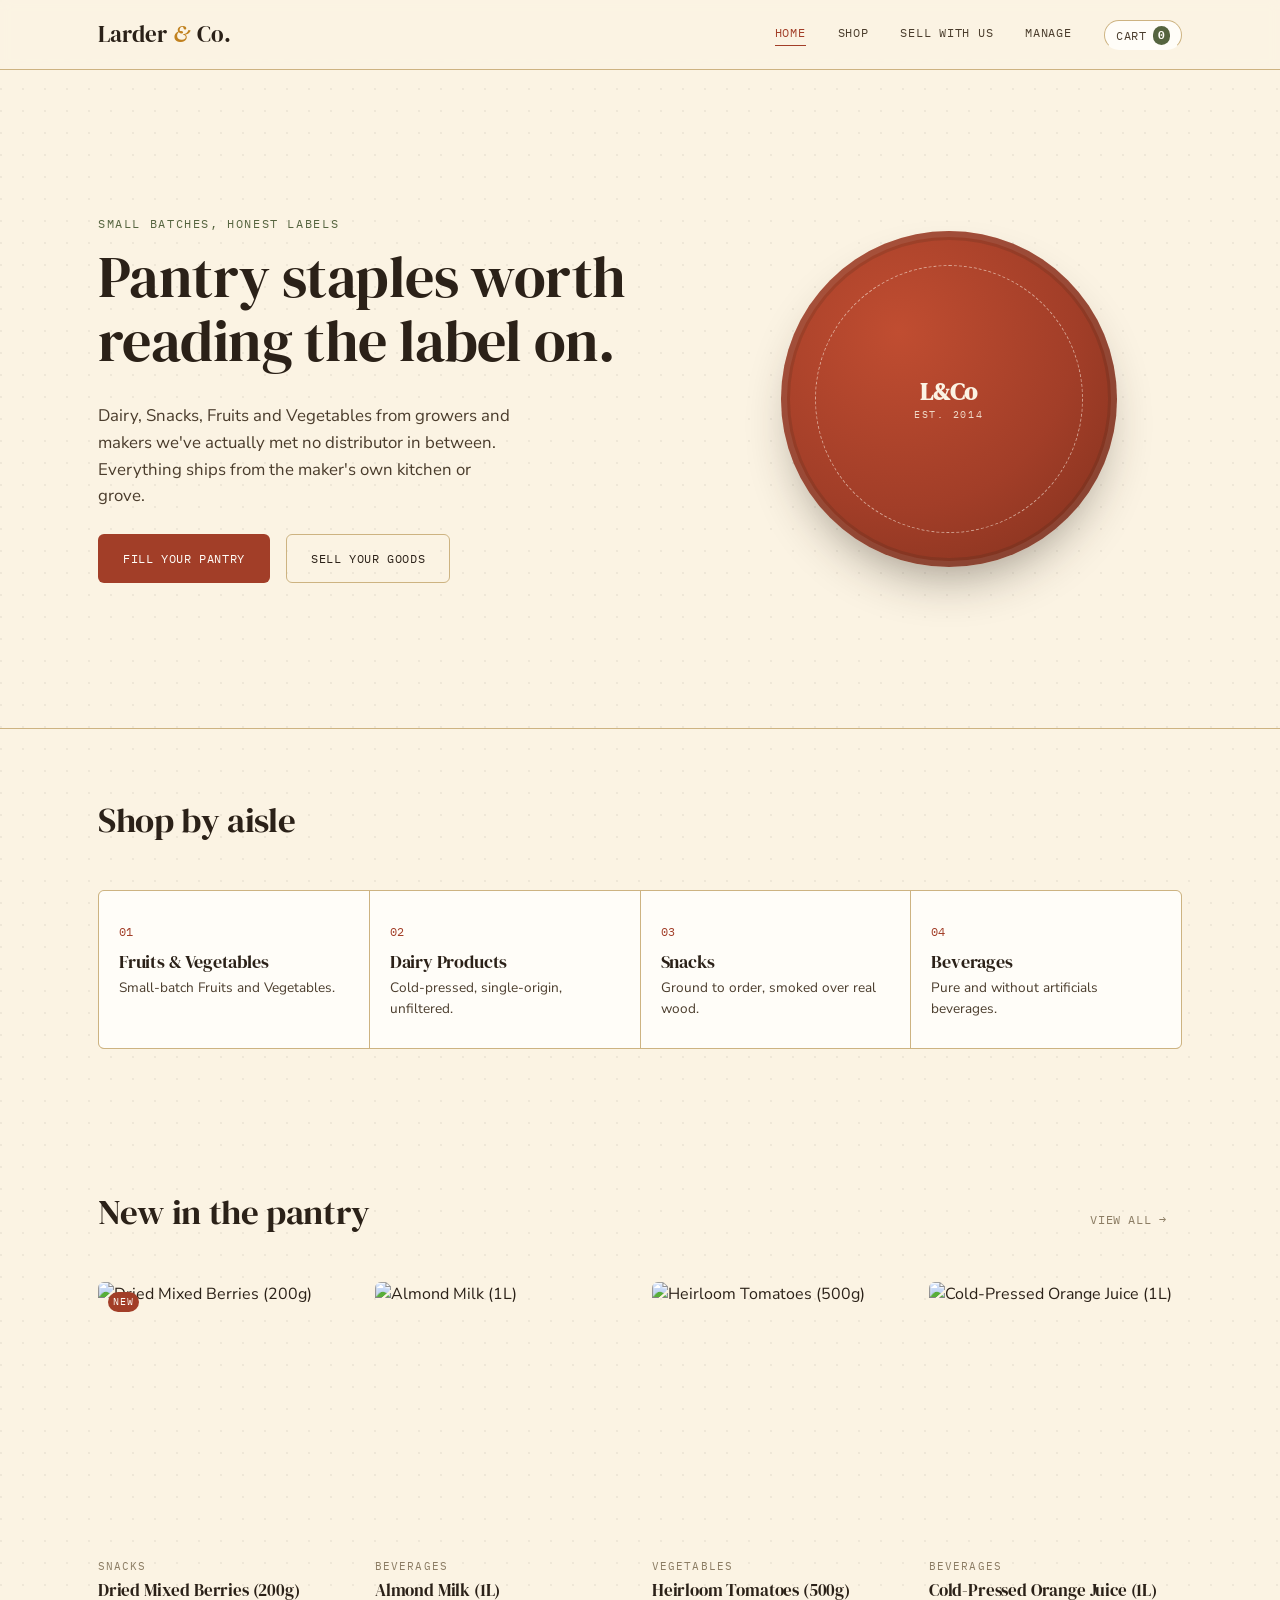
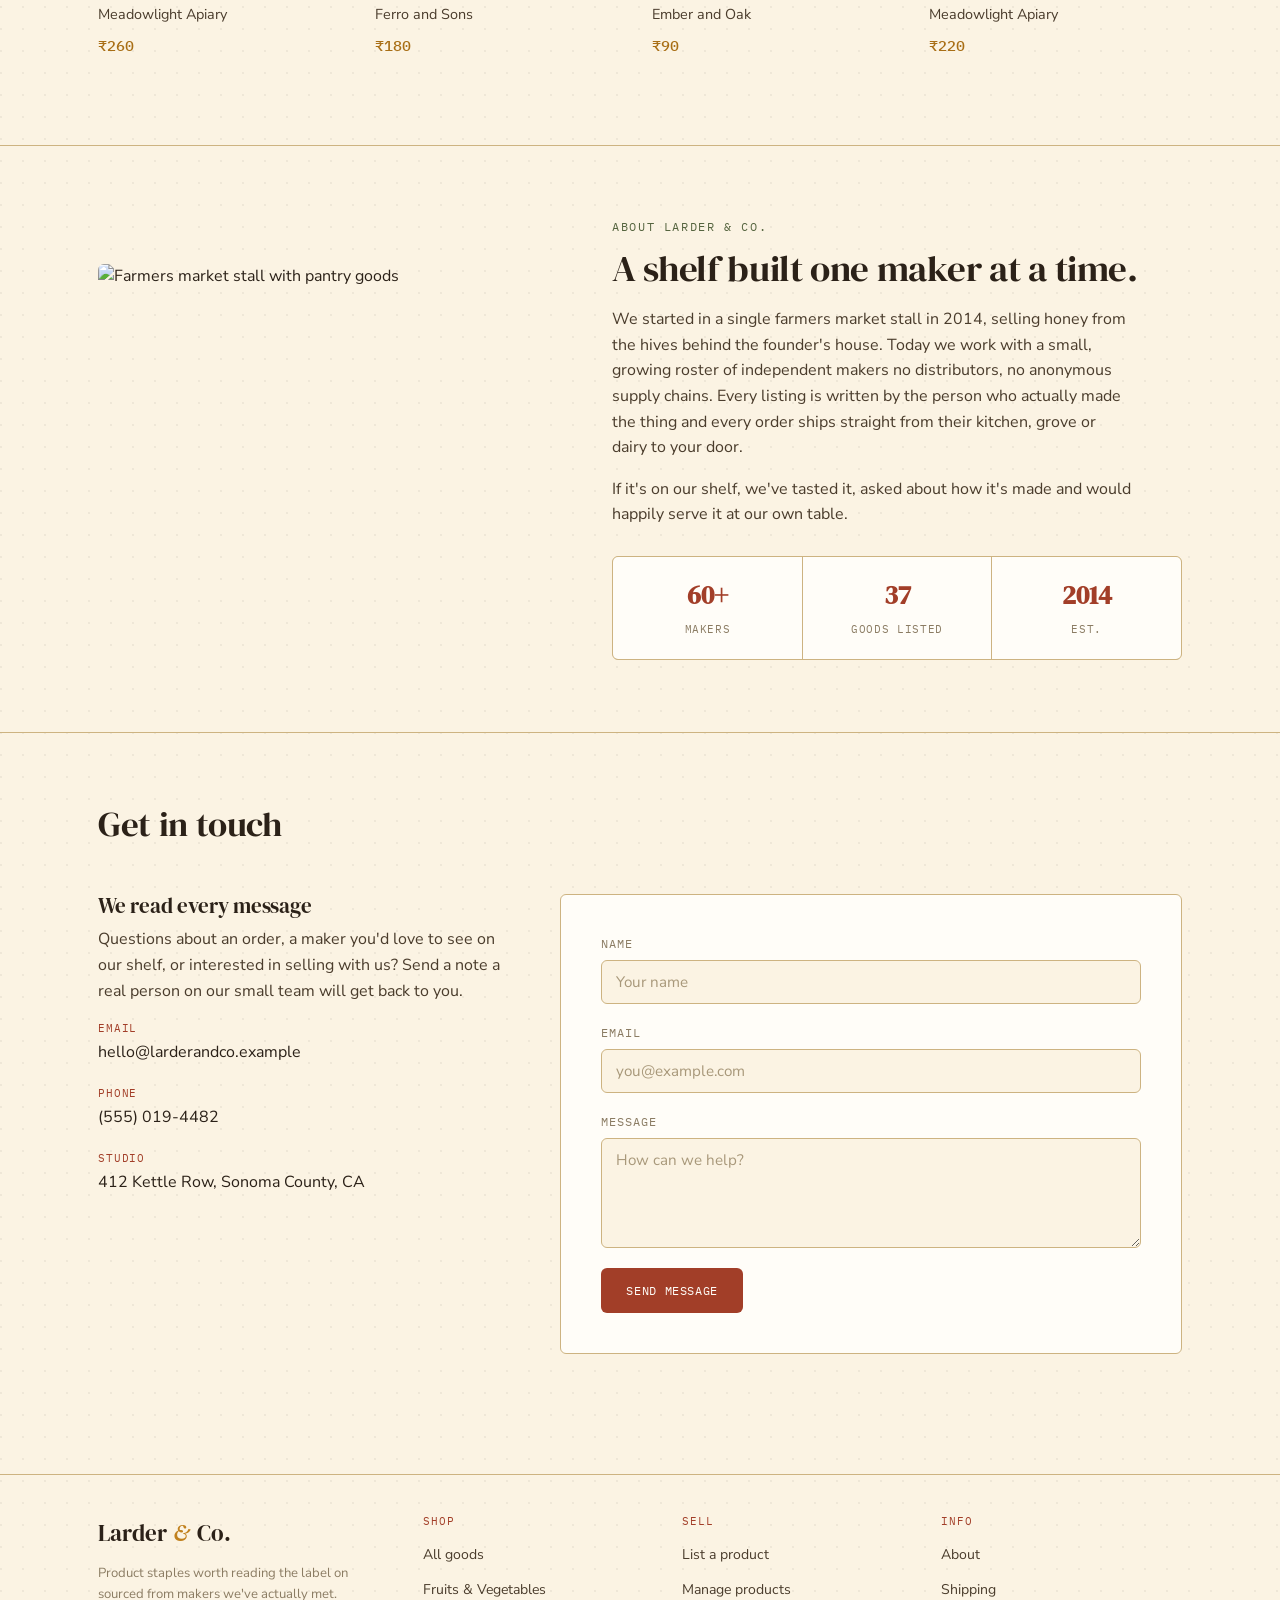
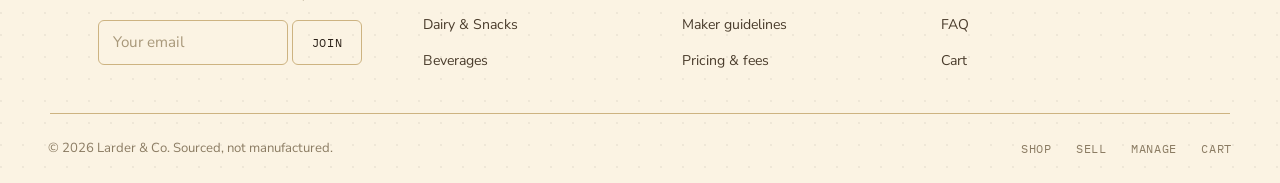
==== commit 19fcd8b7: "Updated Files" ====
--- a/index.html
+++ b/index.html
@@ -37,7 +37,7 @@
             <p class="eyebrow">Small batches, honest labels</p>
             <h1>Pantry staples worth<br />reading the label on.</h1>
             <p class="lede">
-              Honey, oil, preserves, and salt from growers and makers we've
+              Dairy, Snacks, Fruits and Vegetables from growers and makers we've
               actually met no distributor in between. Everything ships from
               the maker's own kitchen or grove.
             </p>
@@ -70,7 +70,7 @@
             <a class="aisle" href="view-product.html">
               <span class="num">01</span>
               <h3>Fruits &amp; Vegetables</h3>
-              <p>Small-batch fruit, slow-cooked in copper.</p>
+              <p>Small-batch Fruits and Vegetables.</p>
             </a>
             <a class="aisle" href="view-product.html">
               <span class="num">02</span>
@@ -85,7 +85,7 @@
             <a class="aisle" href="view-product.html">
               <span class="num">04</span>
               <h3>Beverages</h3>
-              <p>Cave-aged wheels from three-cow farms.</p>
+              <p>Pure and without artificials beverages.</p>
             </a>
           </div>
         </div>
@@ -410,61 +410,7 @@
               "A naturally sweet mix of dried cranberries, blueberries, and mulberries no added sugar or preservatives.",
           }
         ];
-        // Older sample product list kept here as backup reference and not currently used
-        // const defaultProducts = [
-        //   {
-        //     id: Date.now(),
-        //     product: "Wildflower Honey",
-        //     maker: "Meadowlight Apiary",
-        //     category: "Fruits",
-        //     diet: "Gluten Free",
-        //     price: 200,
-        //     stock: 18,
-        //     image:
-        //       "https://images.unsplash.com/photo-1587049352846-4a222e784d38?w=400&q=80",
-        //     description:
-        //       "Raw and unfiltered wildflower honey, pulled from hives set among clover and wild aster.",
-        //   },
-        //   {
-        //     id: Date.now() + 1,
-        //     product: "Blood Orange Marmalade",
-        //     maker: "Ferro and Sons",
-        //     category: "Dairy",
-        //     diet: "Vegan",
-        //     price: 150,
-        //     stock: 25,
-        //     image:
-        //       "https://images.unsplash.com/photo-1519996529931-28324d5a630e?w=400&q=80",
-        //     description:
-        //       "Tangy blood orange marmalade, slow-cooked with peel for a bold citrus bite.",
-        //   },
-        //   {
-        //     id: Date.now() + 2,
-        //     product: "Sourdough Boule",
-        //     maker: "Ember and Oak",
-        //     category: "Vegetables",
-        //     diet: "Vegan",
-        //     price: 800,
-        //     stock: 20,
-        //     image:
-        //       "https://images.unsplash.com/photo-1509440159596-0249088772ff?w=400&q=80",
-        //     description:
-        //       "Naturally leavened and slow-fermented for depth — a crackling crust and airy, tangy crumb.",
-        //   },
-        //   {
-        //     id: Date.now() + 3,
-        //     product: "Aged Cheddar Wheel",
-        //     maker: "Hollow Creek Dairy",
-        //     category: "Dairy",
-        //     diet: "Gluten Free",
-        //     price: 2000,
-        //     stock: 10,
-        //     image:
-        //       "https://images.unsplash.com/photo-1552767059-ce182ead6c1b?w=400&q=80",
-        //     description:
-        //       "Slow-aged to sharp, nutty perfection — crafted the traditional way, with nothing rushed and nothing added.",
-        //   },
-        // ];
+        
         // Save the starter products into local storage so they persist across future visits
         localStorage.setItem("Inventory", JSON.stringify(defaultProducts));
         products = JSON.parse(localStorage.getItem("Inventory"));
